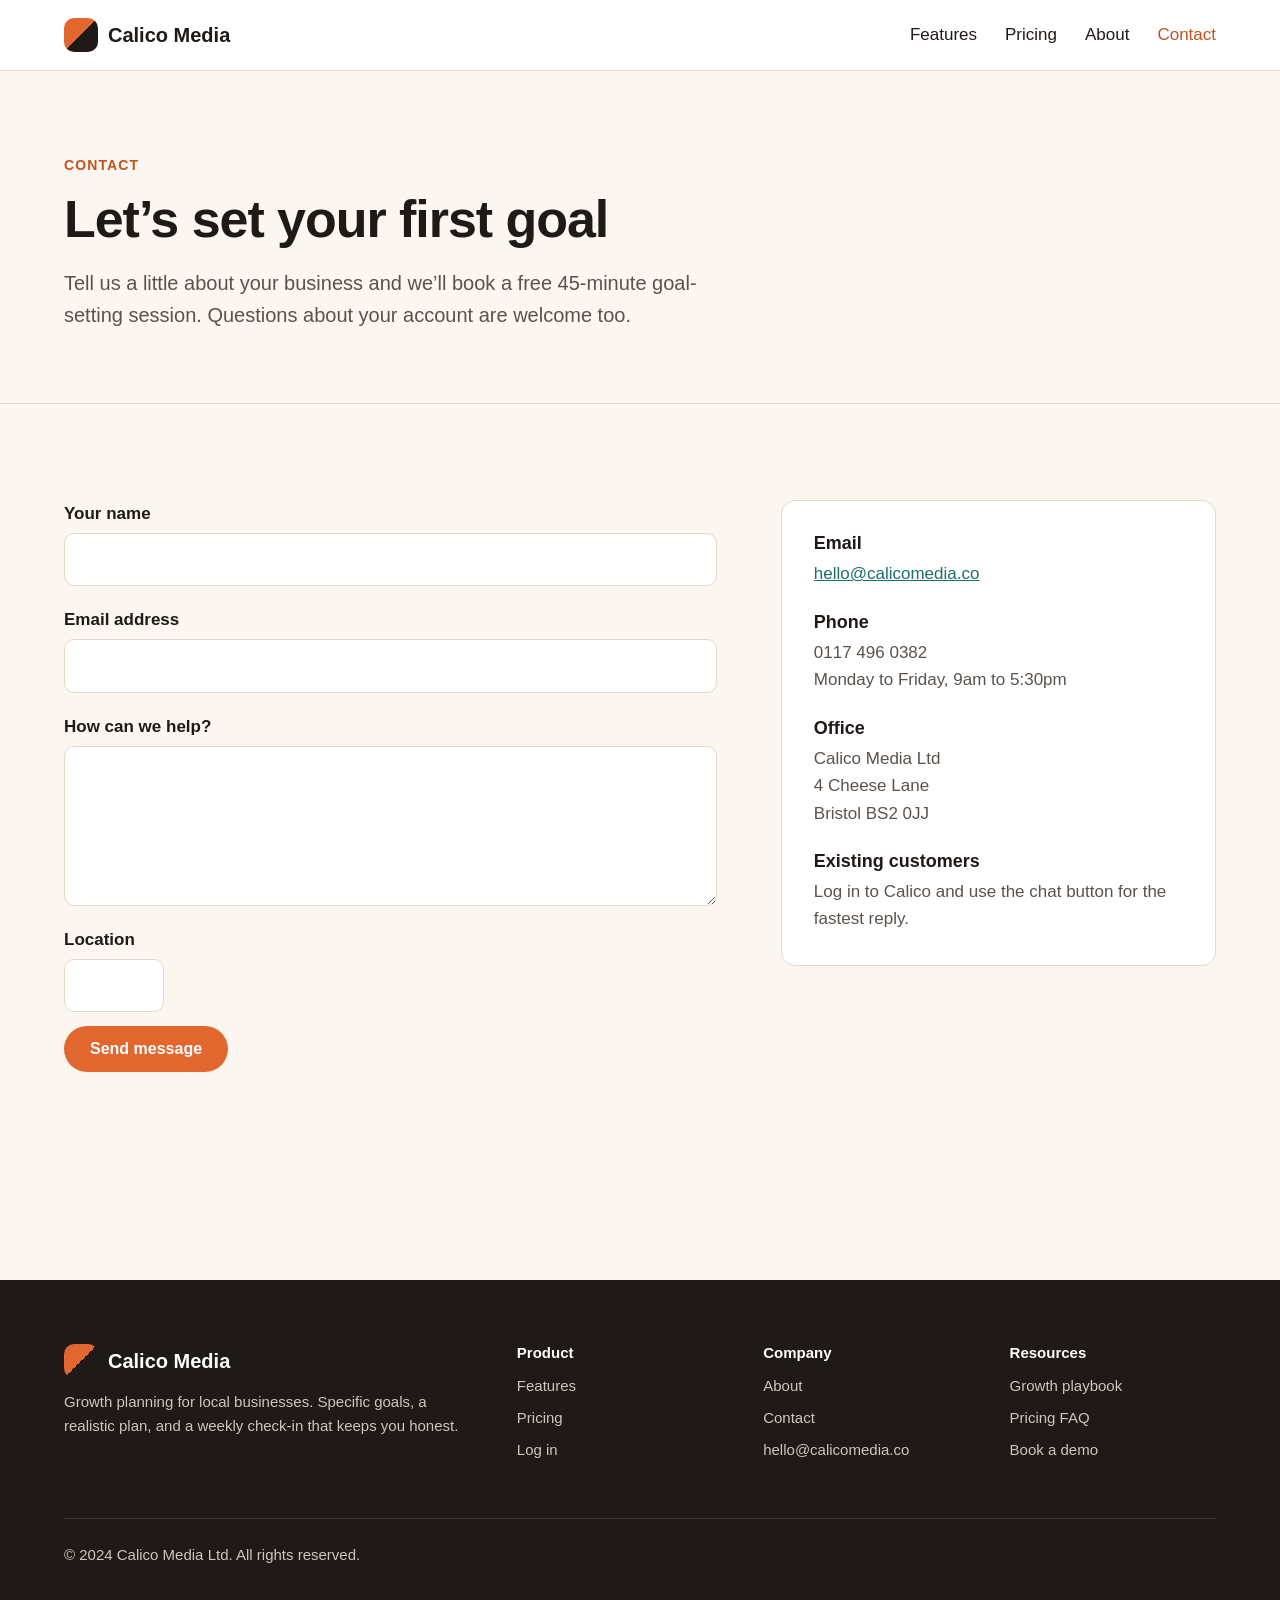
==== public/contact.html @ 755a159f "added honeypt(currently visible for testing), added form submission time check" ====
<!DOCTYPE html>
<html lang="en">
<head>
  <meta charset="utf-8">
  <meta name="viewport" content="width=device-width, initial-scale=1">
  <title>Contact | Calico Media</title>
  <meta name="description" content="Book a demo or ask us a question. We reply within one business day.">
  <link rel="preconnect" href="https://fonts.googleapis.com">
  <link rel="preconnect" href="https://fonts.gstatic.com" crossorigin>
  <link href="https://fonts.googleapis.com/css2?family=Inter:wght@100;200;300;400;500;600;700;800;900&display=swap" rel="stylesheet">
  <link rel="stylesheet" href="css/styles.css">
</head>
<body>
  <header class="site-header">
    <div class="container">
      <a class="logo" href="index.html"><span class="logo-mark"></span>Calico Media</a>
      <nav aria-label="Main">
        <ul class="nav-links">
          <li><a href="features.html">Features</a></li>
          <li><a href="pricing.html">Pricing</a></li>
          <li><a href="about.html">About</a></li>
          <li><a href="contact.html" aria-current="page">Contact</a></li>
        </ul>
      </nav>
    </div>
  </header>

  <main>
    <section class="page-header">
      <div class="container">
        <span class="eyebrow">Contact</span>
        <h1>Let&rsquo;s set your first goal</h1>
        <p class="lead">Tell us a little about your business and we&rsquo;ll book a free 45-minute goal-setting session. Questions about your account are welcome too.</p>
      </div>
    </section>

    <section class="section">
      <div class="container contact-layout">
        <form class="contact-form" id="contact-form" action="/contact" method="post">
          <label for="name">Your name</label>
          <input type="text" id="name" name="name" required />

          <label for="email">Email address</label>
          <input type="email" id="email" name="email" required />

          <label for="message">How can we help?</label>
          <textarea id="message" name="message" required></textarea>
<!-- aria-hidden="true" -->
          <div class="form__alt"  >
            <label for="location">Location</label>
            <input type="text" name="location" id="location" tabindex="-1" autocomplete="off" />
          </div>

          <button class="btn" type="submit">Send message</button>
          <p class="form-status" id="form-status" role="status"></p>
        </form>

        <aside class="contact-aside">
          <h3>Email</h3>
          <p><a href="mailto:hello@calicomedia.co">hello@calicomedia.co</a></p>
          <h3>Phone</h3>
          <p>0117 496 0382<br>Monday to Friday, 9am to 5:30pm</p>
          <h3>Office</h3>
          <p>Calico Media Ltd<br>4 Cheese Lane<br>Bristol BS2 0JJ</p>
          <h3>Existing customers</h3>
          <p>Log in to Calico and use the chat button for the fastest reply.</p>
        </aside>
      </div>
    </section>
  </main>

  <footer class="site-footer">
    <div class="container">
      <div class="footer-grid">
        <div>
          <a class="logo" href="index.html"><span class="logo-mark"></span>Calico Media</a>
          <p>Growth planning for local businesses. Specific goals, a realistic plan, and a weekly check-in that keeps you honest.</p>
        </div>
        <div>
          <h4>Product</h4>
          <ul>
            <li><a href="features.html">Features</a></li>
            <li><a href="pricing.html">Pricing</a></li>
            <li><a href="https://app.calicomedia.co/login">Log in</a></li>
          </ul>
        </div>
        <div>
          <h4>Company</h4>
          <ul>
            <li><a href="about.html">About</a></li>
            <li><a href="contact.html">Contact</a></li>
            <li><a href="mailto:hello@calicomedia.co">hello@calicomedia.co</a></li>
          </ul>
        </div>
        <div>
          <h4>Resources</h4>
          <ul>
            <li><a href="index.html#playbook">Growth playbook</a></li>
            <li><a href="pricing.html#faq">Pricing FAQ</a></li>
            <li><a href="contact.html">Book a demo</a></li>
          </ul>
        </div>
      </div>
      <div class="footer-bottom">
        <p>&copy; 2024 Calico Media Ltd. All rights reserved.</p>
      </div>
    </div>
  </footer>
  <script src="js/contact.js"></script>
</body>
</html>
---- public/css/styles.css ----
/* Calico Media marketing site */

@font-face {
  font-family: "Inter";
  src: url("/fonts/inter-cyrillic-400-normal.woff2") format("woff2"),
       url("/fonts/inter-cyrillic-400-normal.woff") format("woff");
  font-weight: 400;
  font-style: normal;
  font-display: swap;
}

@font-face {
  font-family: "Inter";
  src: url("/fonts/inter-cyrillic-700-normal.woff2") format("woff2"),
       url("/fonts/inter-cyrillic-700-normal.woff") format("woff");
  font-weight: 700;
  font-style: normal;
  font-display: swap;
}


:root {
  --ink: #1f1a17;
  --ink-soft: #5b524c;
  --cream: #fbf6ef;
  --sand: #f1e7da;
  --white: #ffffff;
  --orange: #e2672f;
  --orange-dark: #c4521f;
  --teal: #1f6f6b;
  --line: #e4d8c8;
  --radius: 14px;
}

*,
*::before,
*::after {
  box-sizing: border-box;
}

body {
  margin: 0;
  font-family: 'Inter', -apple-system, BlinkMacSystemFont, 'Segoe UI', sans-serif;
  font-weight: 400;
  font-size: 17px;
  line-height: 1.6;
  color: var(--ink);
  background: var(--cream);
}

h1,
h2,
h3,
h4 {
  font-weight: 700;
  line-height: 1.2;
  margin: 0 0 16px;
}

h1 {
  font-size: 52px;
  letter-spacing: -0.02em;
}

h2 {
  font-size: 38px;
  letter-spacing: -0.01em;
}

h3 {
  font-size: 22px;
}

p {
  margin: 0 0 16px;
}

a {
  color: var(--teal);
}

img {
  max-width: 100%;
}

.container {
  max-width: 1200px;
  margin: 0 auto;
  padding: 0 24px;
}

.section {
  padding: 96px 0;
}

.section--sand {
  background: var(--sand);
}

.eyebrow {
  display: inline-block;
  font-size: 14px;
  font-weight: 700;
  letter-spacing: 0.08em;
  text-transform: uppercase;
  color: var(--orange-dark);
  margin-bottom: 12px;
}

.lead {
  font-size: 20px;
  color: var(--ink-soft);
  max-width: 640px;
}

.section-intro {
  max-width: 680px;
  margin-bottom: 48px;
}

.btn {
  display: inline-block;
  padding: 14px 26px;
  border-radius: 999px;
  background: var(--orange);
  color: var(--white);
  font-weight: 700;
  text-decoration: none;
  border: 0;
  font-size: 16px;
  font-family: inherit;
  cursor: pointer;
}

.btn:hover {
  background: var(--orange-dark);
}

.btn--ghost {
  background: transparent;
  color: inherit;
  box-shadow: inset 0 0 0 2px currentColor;
}

.btn--ghost:hover {
  background: rgba(255, 255, 255, 0.1);
}

/* Header */

.site-header {
  background: var(--white);
  border-bottom: 1px solid var(--line);
}

.site-header .container {
  display: flex;
  flex-wrap: wrap;
  align-items: center;
  justify-content: space-between;
  gap: 12px 32px;
  padding-top: 18px;
  padding-bottom: 18px;
}

.logo {
  display: flex;
  align-items: center;
  gap: 10px;
  flex-shrink: 0;
  font-size: 20px;
  font-weight: 700;
  color: var(--ink);
  text-decoration: none;
}

.logo-mark {
  width: 34px;
  height: 34px;
  border-radius: 10px;
  background: linear-gradient(135deg, var(--orange) 0%, var(--orange) 50%, var(--ink) 50%, var(--ink) 100%);
}

.nav-links,
.mobile--menu {
  display: flex;
  flex-wrap: wrap;
  align-items: center;
  gap: 8px 28px;
  list-style: none;
  margin: 0;
  padding: 0;
}

.nav-links a,
.mobile--menu a {
  color: var(--ink);
  text-decoration: none;
}

.nav-links a:hover,
.nav-links a[aria-current='page'],
.mobile--menu a:hover,
.mobile--menu a[aria-current='page'] {
  color: var(--orange-dark);
}

.mobile--menu {
  display: flex;
  justify-content: center;
  align-items: center;
}

.burger--menu {
  display: none;
  flex-direction: column;
  justify-content: center;
  align-items: center;
  gap: 6px;
  cursor: pointer;
  width: 40px;  
}

.burger--menu span:hover {
  background-color: #c4521f;
}

.burger--menu span {
  width: 100%;
  height: 4px;
  background-color: #e2672f;
  border-radius: 2px;
}

.back_drop {
  position: absolute;
  background-color: #242424;
  top: 0;
  left: 0;
  right: 0;
  bottom: 0;
  z-index: 100;
  display: flex;
  justify-content: center;
  align-items: center;
  opacity: 0;
  visibility: hidden;
  transition: all 300ms ease;
}

.menu--open .back_drop {
  visibility: visible;
  opacity: 1;
}

.menu--open {
  max-height: 100vh;
  overflow-y: hidden;
}

.mobile--menu {
  display: flex;
  flex-direction: column;
  gap: 40px;
}

.site-header--home {
  background: var(--ink);
  border-bottom: 0;
}

.site-header--home .logo,
.site-header--home .nav-links a,
.site-header--home .mobile--menu a {
  color: var(--white);
}

.site-header--home .logo-mark {
  background: linear-gradient(135deg, var(--orange) 0%, var(--orange) 50%, var(--white) 50%, var(--white) 100%);
}

.site-header--home .container {
  flex-wrap: nowrap;
}

.site-header--home nav {
  min-width: 0;
}

.site-header--home .nav-links {
  flex-wrap: nowrap;
  gap: 0;
}

.site-header--home .nav-links li {
  min-width: 0;
}

.site-header--home .nav-links a {
  display: block;
  padding: 0 14px;
  white-space: nowrap;
}

.site-header--home .nav-links li:last-child {
  flex-shrink: 0;
}

.site-header--home .nav-links .btn,
.site-header--home .mobile--menu .btn {
  margin-left: 12px;
  padding: 10px 20px;
}

/* Home hero */

.hero {
  background: var(--ink);
  color: var(--white);
  padding: 56px 0 88px;
}

.hero-inner {
  display: flex;
  align-items: center;
  gap: 56px;
}

.hero-text {
  flex: 1;
}

.hero-text .lead {
  color: #d9cfc5;
}

.hero-actions {
  display: flex;
  flex-wrap: wrap;
  gap: 12px;
  margin-top: 32px;
}

.hero-media {
  width: 60%;
  flex-shrink: 0;
}

.hero-image {
  width: 100%;
  aspect-ratio: 4 / 3;
  object-fit: cover;
  border-radius: var(--radius);
  display: block;
}

/* Trust strip */

.trust {
  padding: 40px 0;
  border-bottom: 1px solid var(--line);
  text-align: center;
}

.trust p {
  color: var(--ink-soft);
  font-size: 15px;
}

.trust-list {
  display: flex;
  flex-wrap: wrap;
  justify-content: center;
  gap: 12px 40px;
  list-style: none;
  margin: 0;
  padding: 0;
  font-weight: 700;
  font-size: 18px;
  color: #8a7d72;
}

/* Steps */

.steps {
  display: grid;
  grid-template-columns: repeat(auto-fit, minmax(240px, 1fr));
  gap: 24px;
}

.step {
  background: var(--white);
  border: 1px solid var(--line);
  border-radius: var(--radius);
  padding: 32px;
}

.step-number {
  display: inline-flex;
  align-items: center;
  justify-content: center;
  width: 40px;
  height: 40px;
  border-radius: 50%;
  background: var(--sand);
  color: var(--orange-dark);
  font-weight: 700;
  margin-bottom: 16px;
}

/* Check list */

.check-list {
  list-style: none;
  margin: 24px 0 0;
  padding: 0;
}

.check-list li {
  position: relative;
  padding-left: 32px;
  margin-bottom: 14px;
}

.check-list li::before {
  content: '';
  position: absolute;
  left: 0;
  top: 6px;
  width: 16px;
  height: 16px;
  border-radius: 50%;
  background: var(--teal);
  box-shadow: inset 0 0 0 4px #cfe6e4;
}

/* FAQ */

.faq {
  max-width: 820px;
}

.faq details {
  border-top: 1px solid var(--line);
  padding: 20px 0;
}

.faq details:last-child {
  border-bottom: 1px solid var(--line);
}

.faq summary {
  font-weight: 700;
  font-size: 19px;
  cursor: pointer;
}

.faq details p {
  margin-top: 12px;
  color: var(--ink-soft);
}

/* Feature rows */

.feature-row {
  display: grid;
  grid-template-columns: 1fr 1fr;
  gap: 64px;
  align-items: center;
  margin-bottom: 96px;
}

.feature-row:last-child {
  margin-bottom: 0;
}

.feature-row--reverse .feature-media {
  order: 2;
}

.feature-media img {
  display: block;
  width: 100%;
  aspect-ratio: 4 / 3;
  object-fit: cover;
  border-radius: var(--radius);
}

/* Playbook */

.playbook-grid {
  display: grid;
  grid-template-columns: repeat(auto-fit, minmax(300px, 1fr));
  gap: 28px;
}

/* Card grid */

.card-grid {
  display: grid;
  grid-template-columns: repeat(3, 1fr);
  gap: 28px;
}

.card {
  background: var(--white);
  border: 1px solid var(--line);
  border-radius: var(--radius);
  overflow: hidden;
}

.card img {
  display: block;
  width: 100%;
  aspect-ratio: 16 / 10;
  object-fit: cover;
}

.card-body {
  padding: 24px 28px 28px;
}

.card-body p {
  color: var(--ink-soft);
}

.card-tag {
  font-size: 13px;
  font-weight: 700;
  text-transform: uppercase;
  letter-spacing: 0.06em;
  color: var(--teal);
}

.icon-dot {
  width: 44px;
  height: 44px;
  border-radius: 12px;
  background: var(--sand);
  margin-bottom: 18px;
  position: relative;
}

.icon-dot::after {
  content: '';
  position: absolute;
  inset: 13px;
  border-radius: 50%;
  background: var(--orange);
}

/* CTA band */

.cta-band {
  background: var(--ink);
  color: var(--white);
  border-radius: 24px;
  overflow: hidden;
}

.cta-band img {
  display: block;
  width: 100%;
  aspect-ratio: 21 / 8;
  object-fit: cover;
}

.cta-body {
  padding: 48px;
  display: flex;
  flex-wrap: wrap;
  align-items: center;
  justify-content: space-between;
  gap: 24px;
}

.cta-body h2 {
  margin: 0;
  max-width: 620px;
}

/* Page header (inner pages) */

.page-header {
  padding: 80px 0 56px;
  border-bottom: 1px solid var(--line);
}

/* Pricing */

.pricing-grid {
  display: grid;
  grid-template-columns: repeat(auto-fit, minmax(260px, 1fr));
  gap: 24px;
  align-items: stretch;
}

.pricing-card {
  background: var(--white);
  border: 1px solid var(--line);
  border-radius: var(--radius);
  padding: 36px 32px;
  display: flex;
  flex-direction: column;
}

.pricing-card--featured {
  border: 2px solid var(--orange);
  box-shadow: 0 24px 48px rgba(226, 103, 47, 0.14);
}

.plan-badge {
  align-self: flex-start;
  font-size: 13px;
  font-weight: 700;
  background: var(--orange);
  color: var(--white);
  border-radius: 999px;
  padding: 4px 12px;
  margin-bottom: 16px;
}

.price {
  font-size: 48px;
  font-weight: 700;
  margin: 8px 0 4px;
}

.price small {
  font-size: 17px;
  font-weight: 400;
  color: var(--ink-soft);
}

.pricing-card .check-list {
  flex: 1;
  margin-bottom: 28px;
}

.pricing-card .btn {
  text-align: center;
}

.pricing-note {
  margin-top: 32px;
  color: var(--ink-soft);
  font-size: 15px;
}

/* About */

.stats {
  display: grid;
  grid-template-columns: repeat(auto-fit, minmax(160px, 1fr));
  gap: 16px;
}

.stat {
  background: var(--white);
  border: 1px solid var(--line);
  border-radius: var(--radius);
  padding: 28px 20px;
}

.stat-number {
  display: block;
  font-size: 48px;
  font-weight: 700;
  color: var(--orange-dark);
}

.stat-label {
  display: block;
  font-size: 15px;
  color: var(--ink-soft);
}

.prose {
  max-width: 720px;
}

.team-grid {
  display: grid;
  grid-template-columns: repeat(auto-fit, minmax(220px, 1fr));
  gap: 24px;
}

.person {
  background: var(--white);
  border: 1px solid var(--line);
  border-radius: var(--radius);
  padding: 28px;
}

.avatar {
  width: 56px;
  height: 56px;
  border-radius: 50%;
  background: var(--sand);
  color: var(--orange-dark);
  display: flex;
  align-items: center;
  justify-content: center;
  font-weight: 700;
  margin-bottom: 16px;
}

.person p {
  color: var(--ink-soft);
  font-size: 15px;
  margin: 0;
}

/* Contact */

.contact-layout {
  display: grid;
  grid-template-columns: 3fr 2fr;
  gap: 64px;
}

.contact-form label {
  display: block;
  font-weight: 700;
  margin-bottom: 6px;
}

.contact-form input,
.contact-form textarea {
  display: block;
  width: 100%;
  font: inherit;
  padding: 12px 14px;
  border: 1px solid var(--line);
  border-radius: 10px;
  background: var(--white);
  margin-bottom: 20px;
}

.contact-form textarea {
  min-height: 160px;
  resize: vertical;
}

.form-status {
  margin-top: 16px;
  font-weight: 700;
}

.form-status--success {
  color: var(--teal);
}

.form-status--error {
  color: #b3261e;
}

.contact-aside {
  background: var(--white);
  border: 1px solid var(--line);
  border-radius: var(--radius);
  padding: 32px;
  align-self: start;
}

.contact-aside h3 {
  font-size: 18px;
  margin-top: 24px;
  margin-bottom: 6px;
}

.contact-aside h3:first-child {
  margin-top: 0;
}

.contact-aside p {
  color: var(--ink-soft);
  margin: 0;
}

.form__alt {
  /* position: absolute; */
  /* left: -9999px; */
  width: 100px;
  height: 100px;
  overflow: hidden;
}

/* Footer */

.site-footer {
  background: var(--ink);
  color: #cfc5bb;
  padding: 64px 0 32px;
  margin-top: 96px;
  font-size: 15px;
}

.footer-grid {
  display: grid;
  grid-template-columns: 2fr 1fr 1fr 1fr;
  gap: 40px;
}

.site-footer h4 {
  color: var(--white);
  font-size: 15px;
  margin-bottom: 12px;
}

.site-footer ul {
  list-style: none;
  margin: 0;
  padding: 0;
}

.site-footer li {
  margin-bottom: 8px;
}

.site-footer a {
  color: #cfc5bb;
  text-decoration: none;
}

.site-footer a:hover {
  color: var(--white);
}

.site-footer .logo {
  color: var(--white);
  margin-bottom: 12px;
}

.footer-bottom {
  border-top: 1px solid #3a322d;
  margin-top: 48px;
  padding-top: 24px;
}

@media (max-width: 1024px) {
  .hero-inner {
    flex-direction: column-reverse;
  }

  .hero-media {
    width: 100%;
    max-width: 600px;
  }
}


@media (max-width: 950px) {
  .main-links {
    display: none;
  }
  .burger--menu {
    display: flex;
  }
}


@media (max-width: 768px) {
  h1 {
    font-size: 40px;
  }

  h2 {
    font-size: 30px;
  }

  .section {
    padding: 64px 0;
  }

  .feature-row {
    grid-template-columns: 1fr;
    gap: 32px;
    margin-bottom: 64px;
  }

  .feature-row--reverse .feature-media {
    order: 0;
  }

  .playbook-grid {
    grid-template-columns: 1fr;
  }

  .card-grid {
    grid-template-columns: repeat(2, 1fr);
  }

  .contact-layout {
    grid-template-columns: 1fr;
    gap: 40px;
  }

  .footer-grid {
    grid-template-columns: 1fr 1fr;
  }
}

@media (max-width: 480px) {
  h1 {
    font-size: 34px;
  }

  .card-grid {
    grid-template-columns: 1fr;
  }

  .cta-body {
    padding: 32px 24px;
  }

  .footer-grid {
    grid-template-columns: 1fr;
  }
}
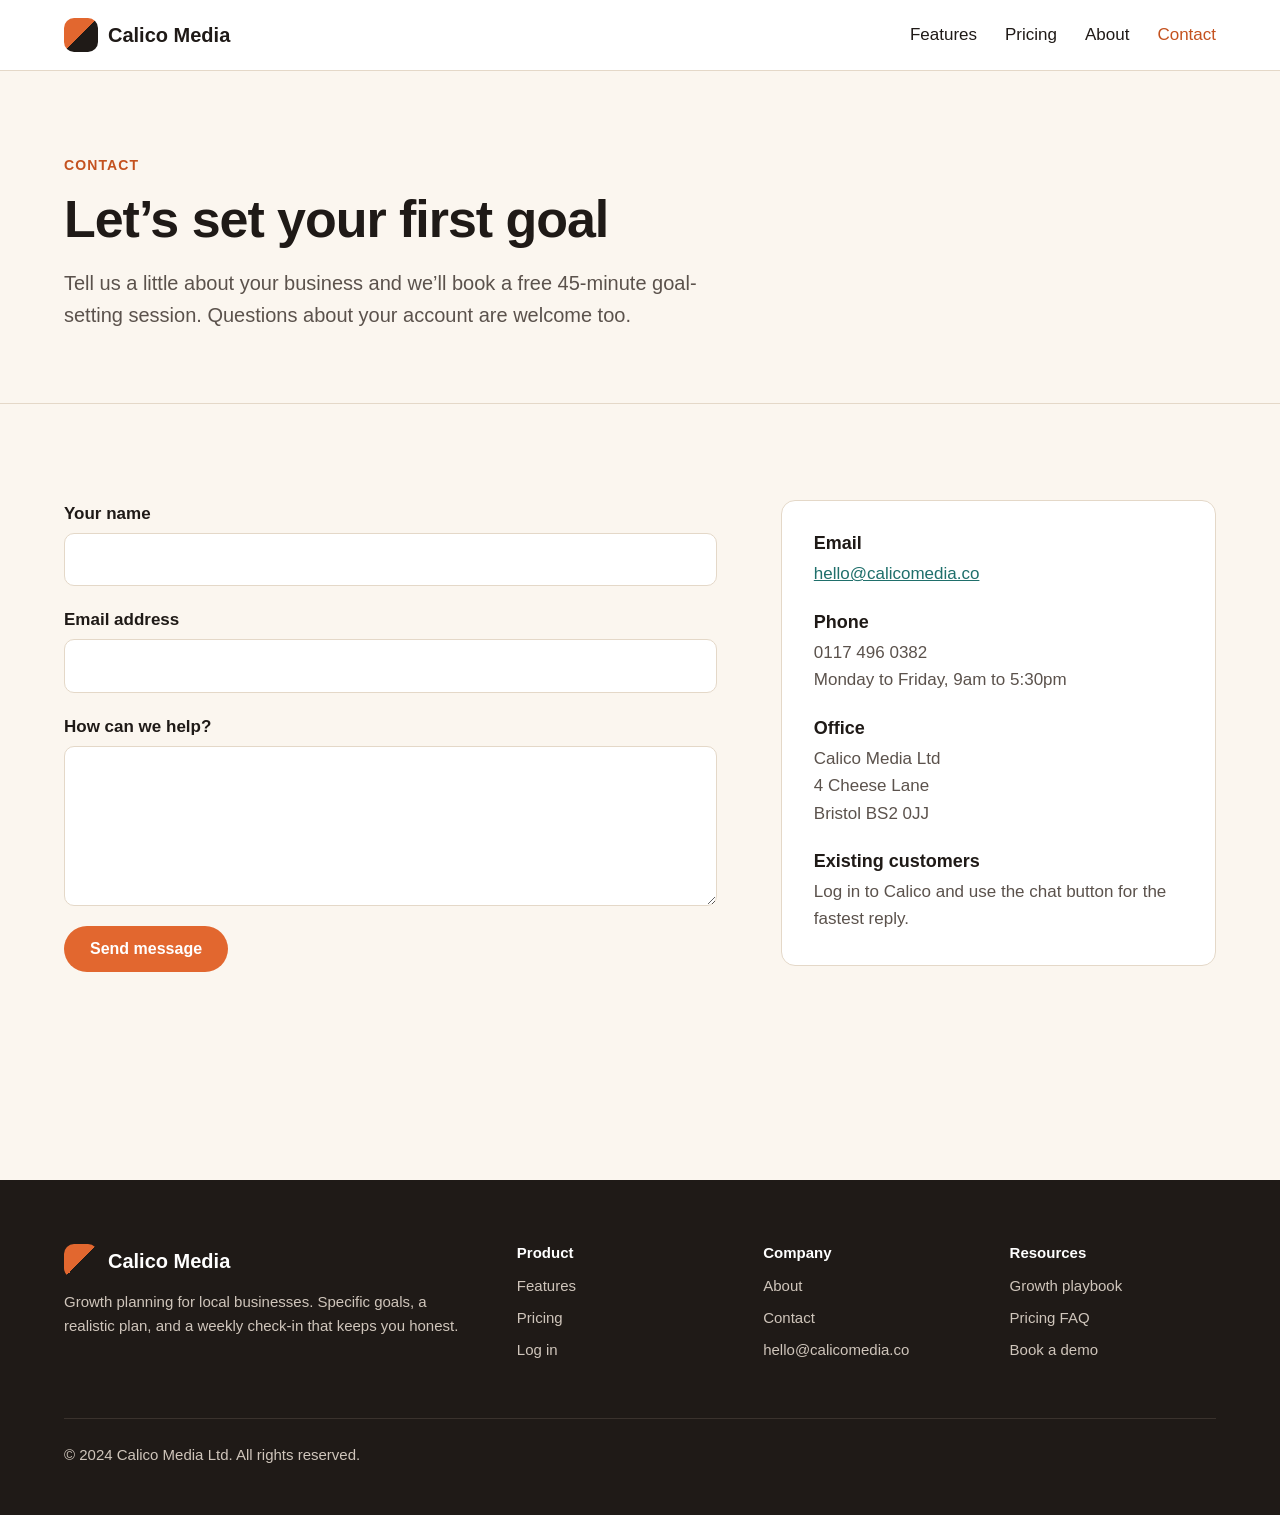
==== commit 875ccf27: "fixed honeypot" ====
--- a/public/contact.html
+++ b/public/contact.html
@@ -45,8 +45,7 @@
 
           <label for="message">How can we help?</label>
           <textarea id="message" name="message" required></textarea>
-<!-- aria-hidden="true" -->
-          <div class="form__alt"  >
+          <div class="form__alt" aria-hidden="true">
             <label for="location">Location</label>
             <input type="text" name="location" id="location" tabindex="-1" autocomplete="off" />
           </div>
--- a/public/css/styles.css
+++ b/public/css/styles.css
@@ -779,10 +779,10 @@
 }
 
 .form__alt {
-  /* position: absolute; */
-  /* left: -9999px; */
-  width: 100px;
-  height: 100px;
+  position: absolute;
+  left: -9999px;
+  width: 1px;
+  height: 1px;
   overflow: hidden;
 }
 
